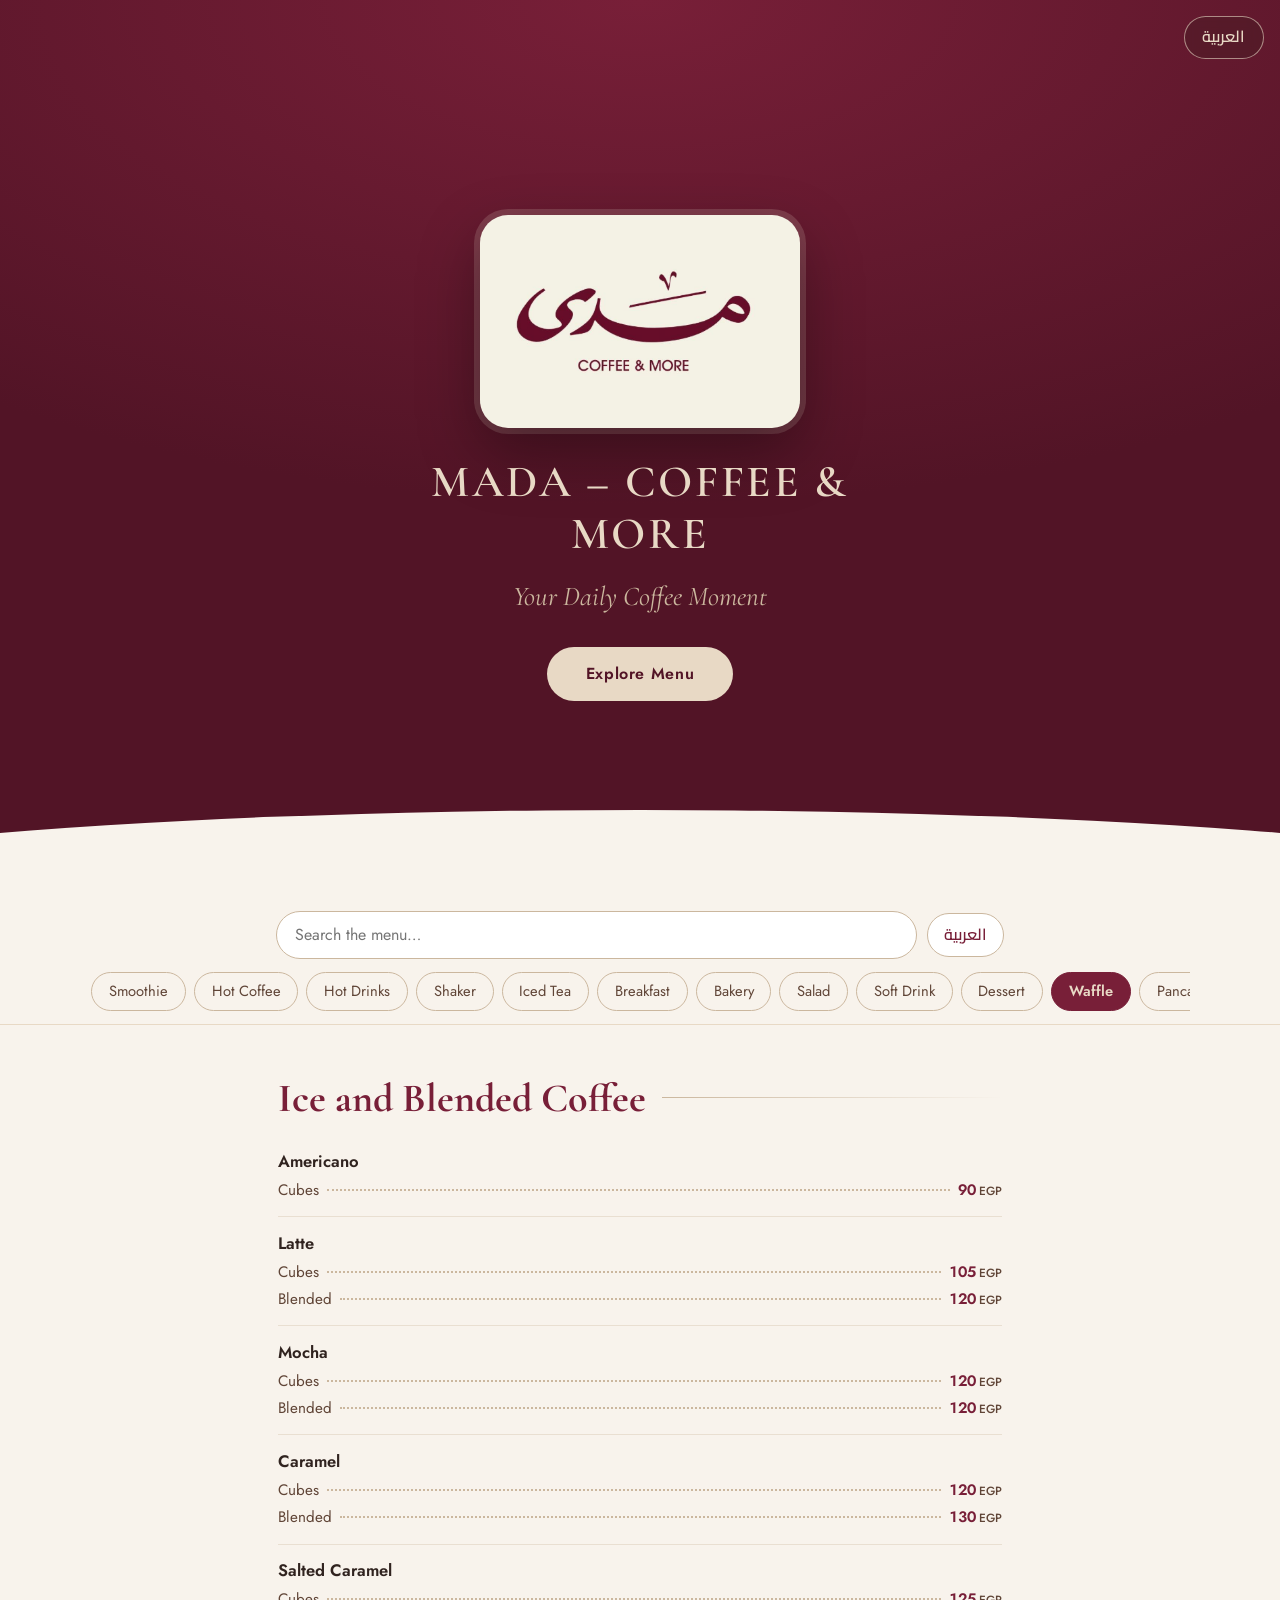
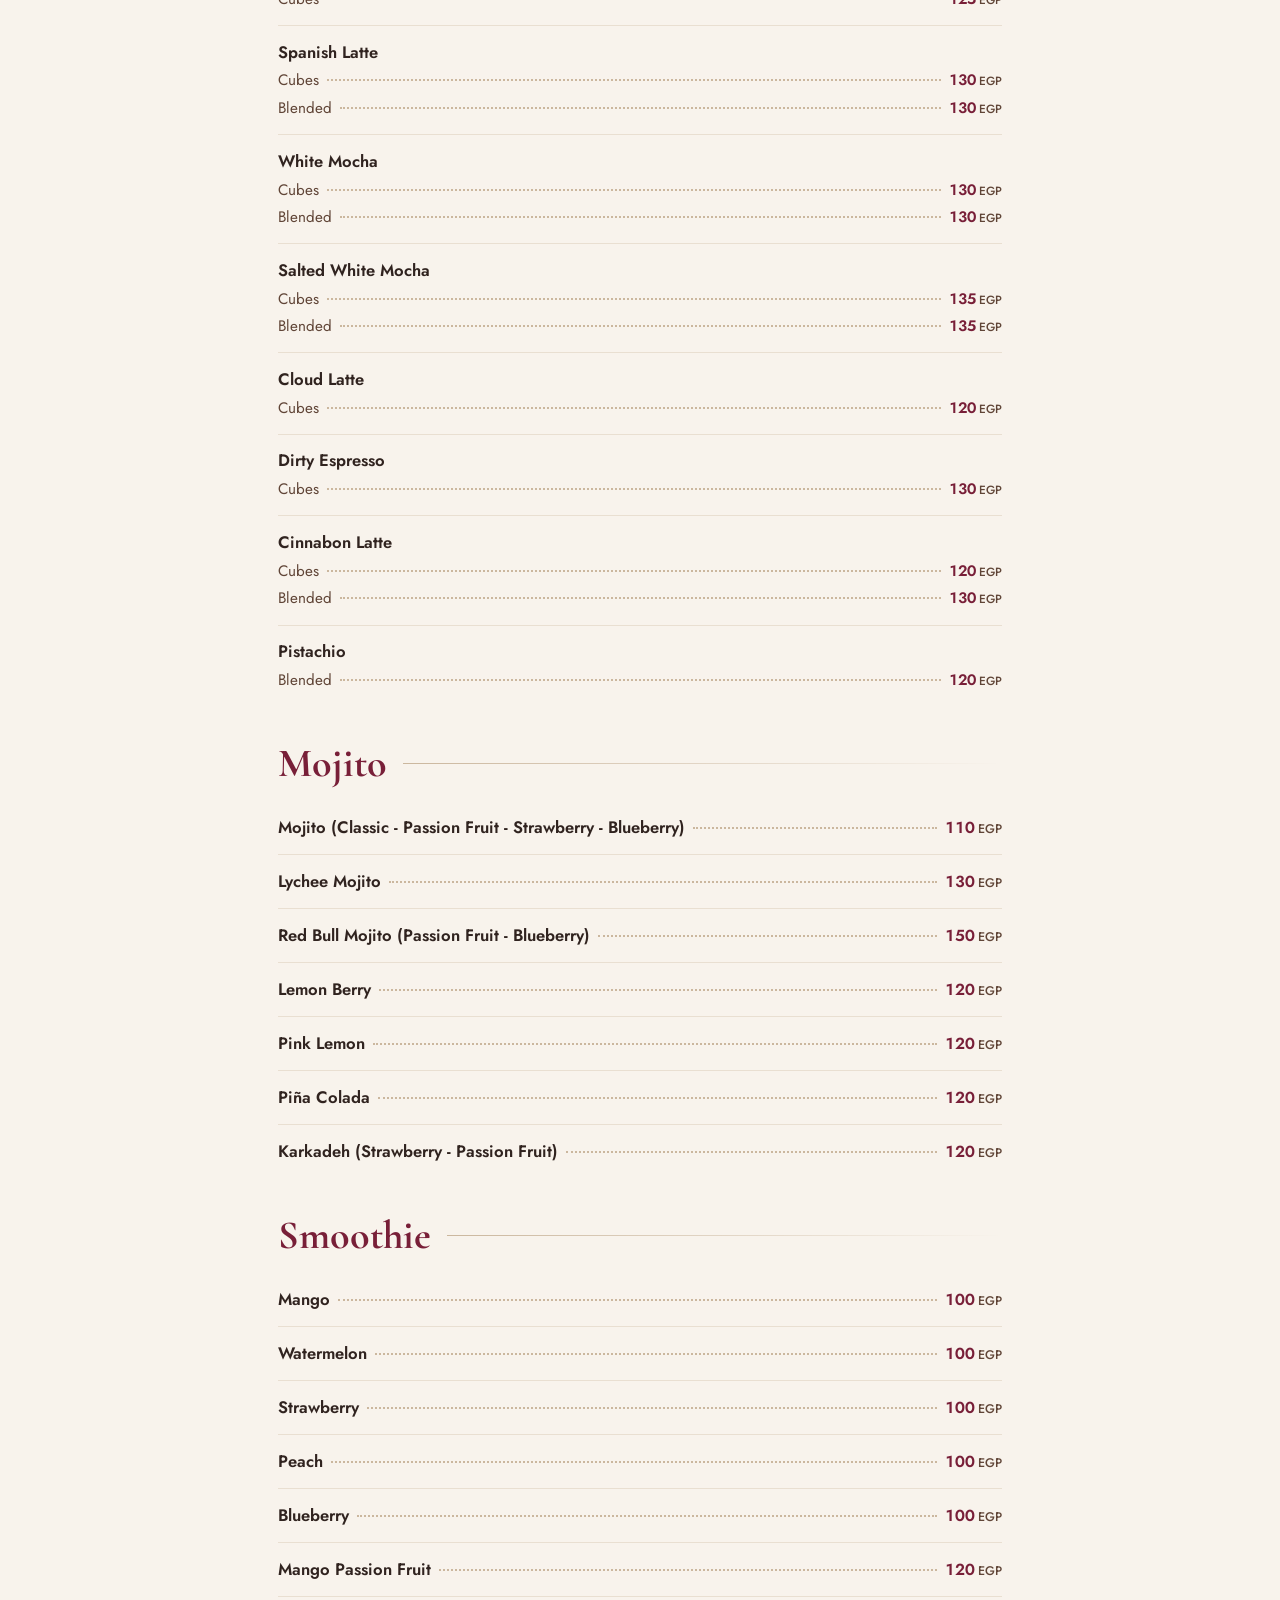
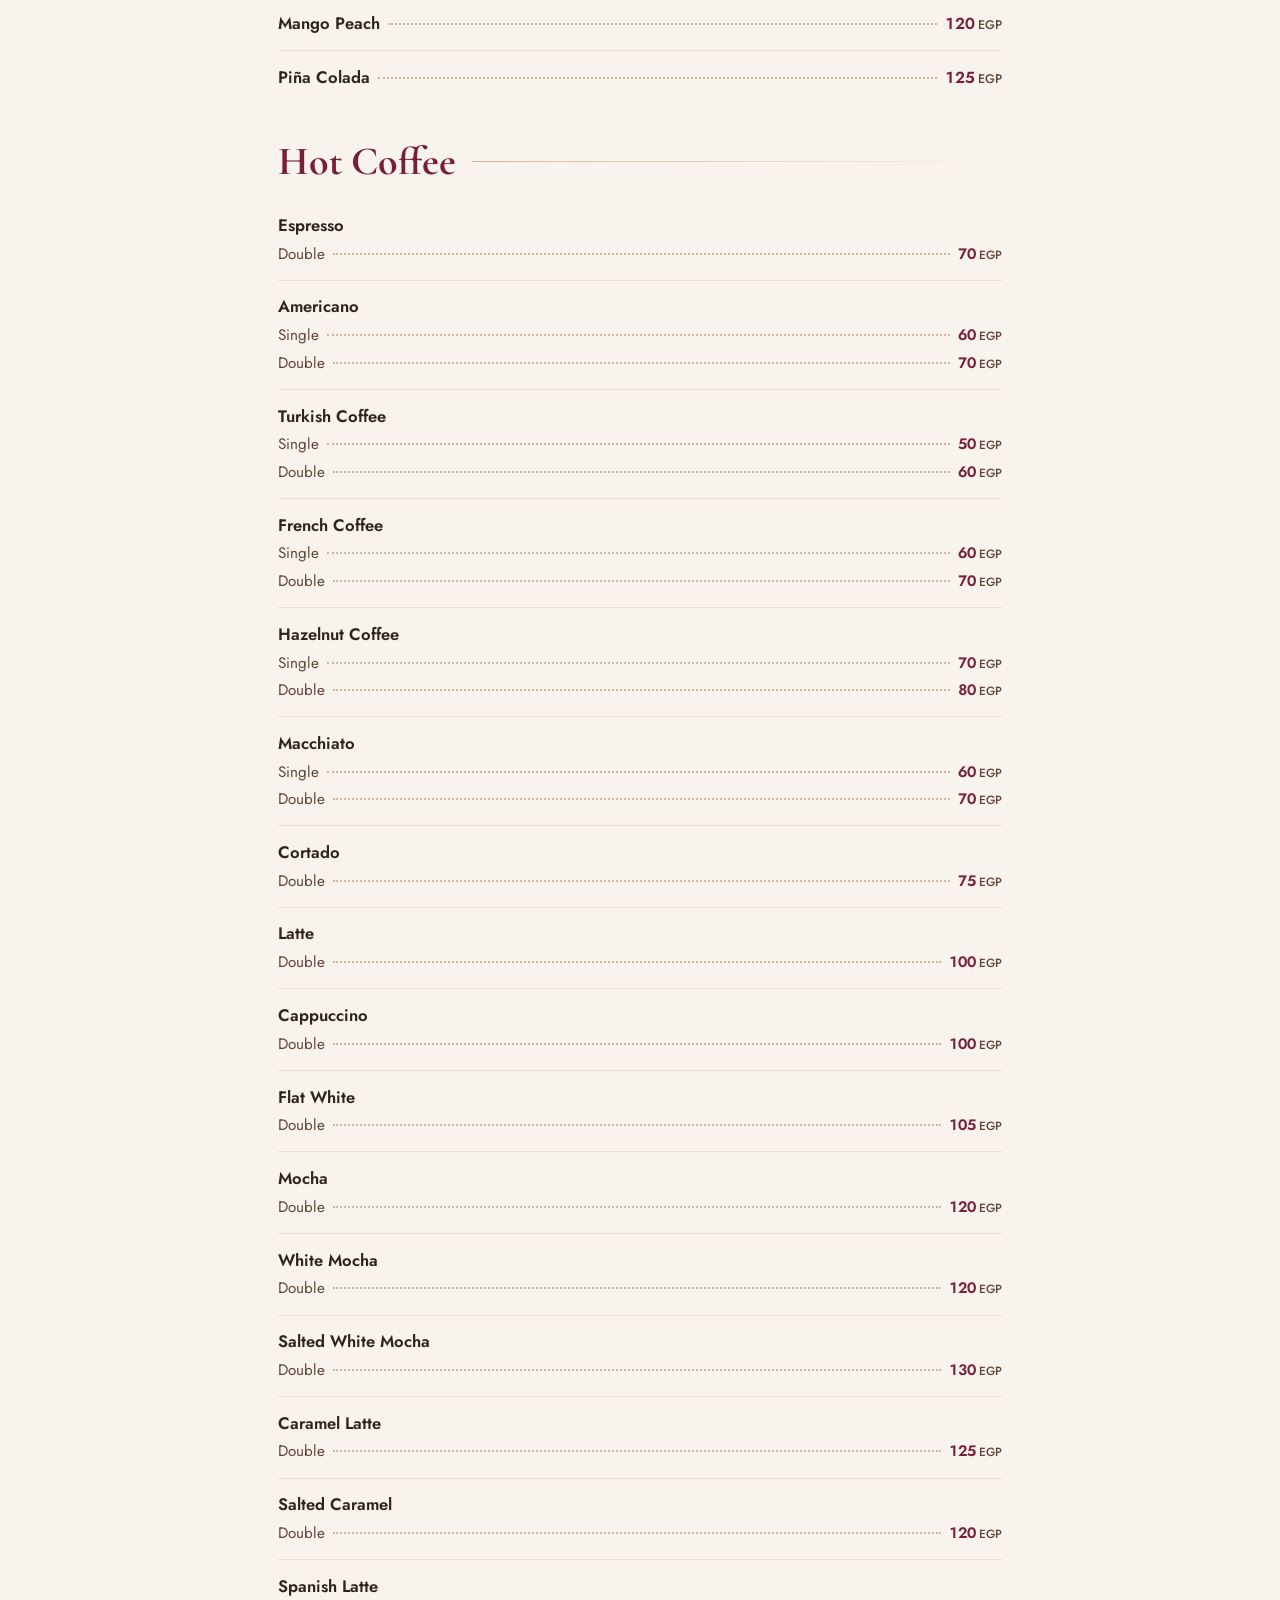
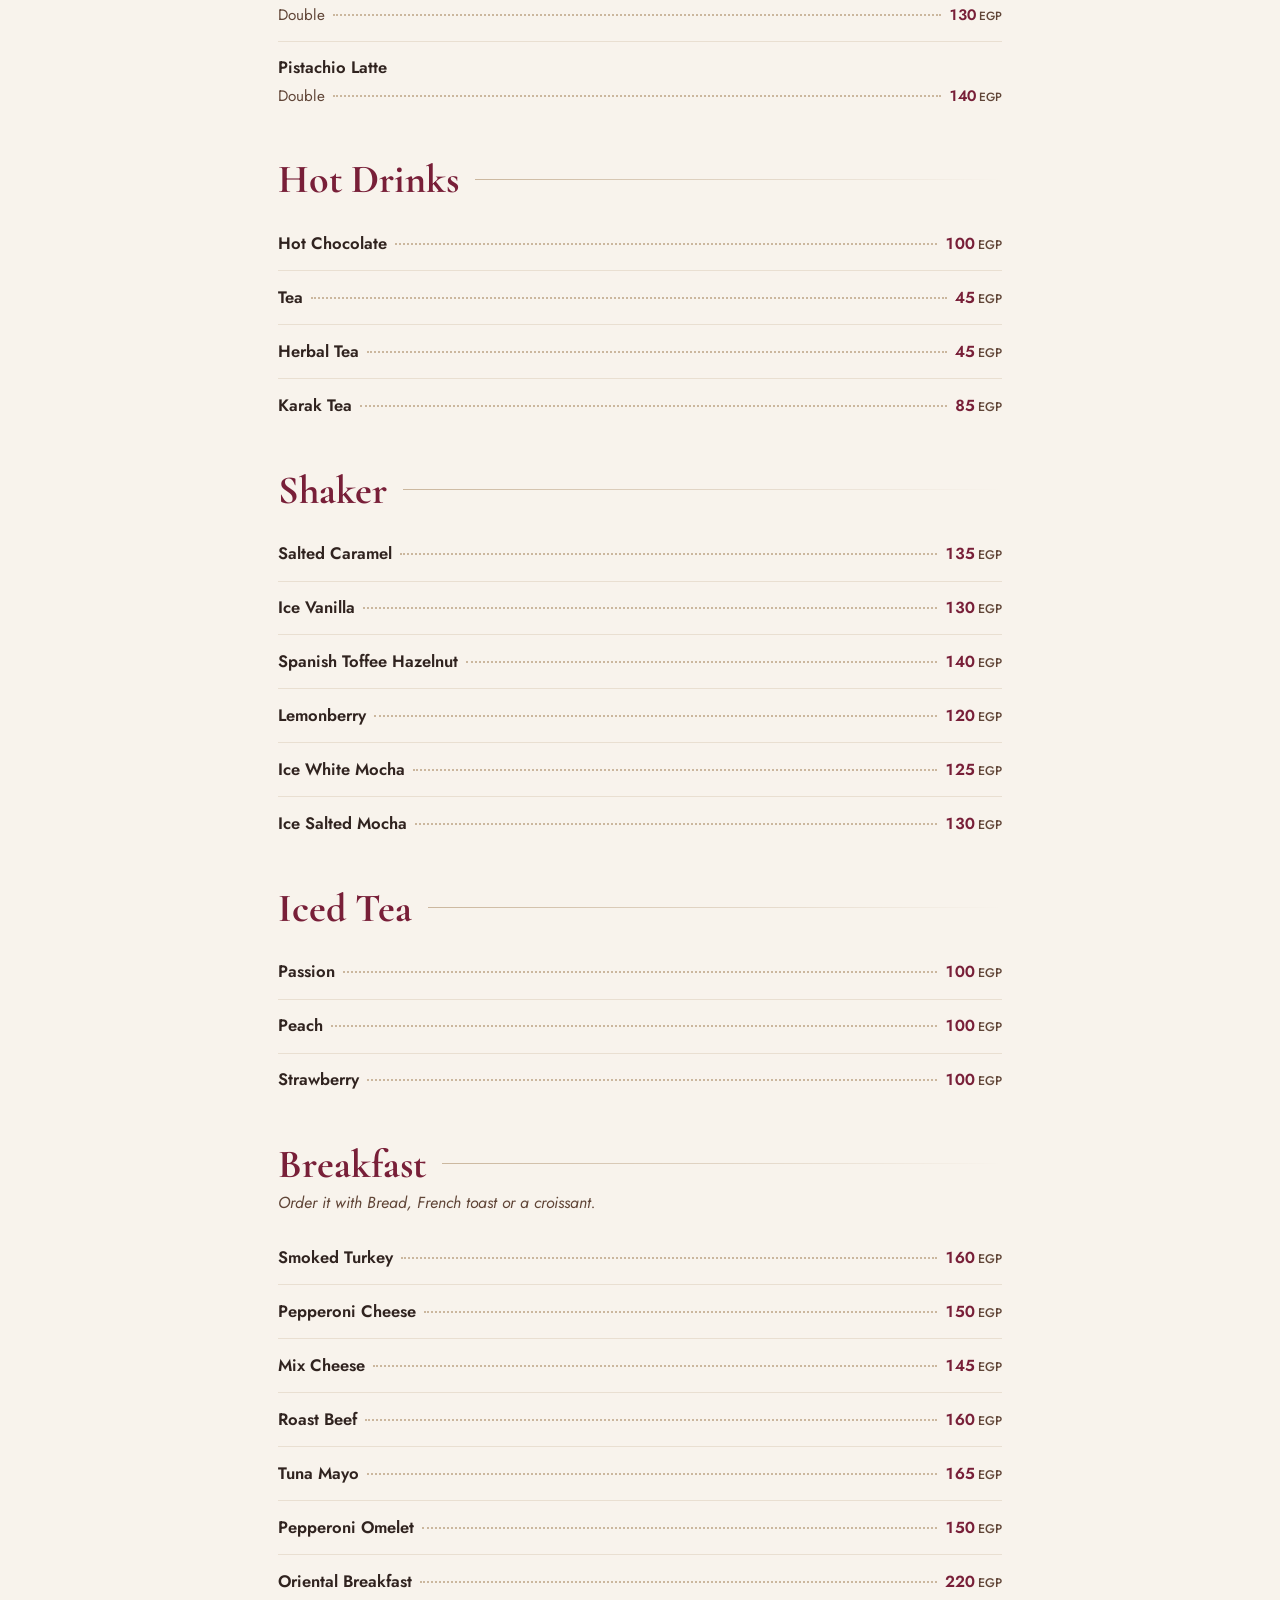
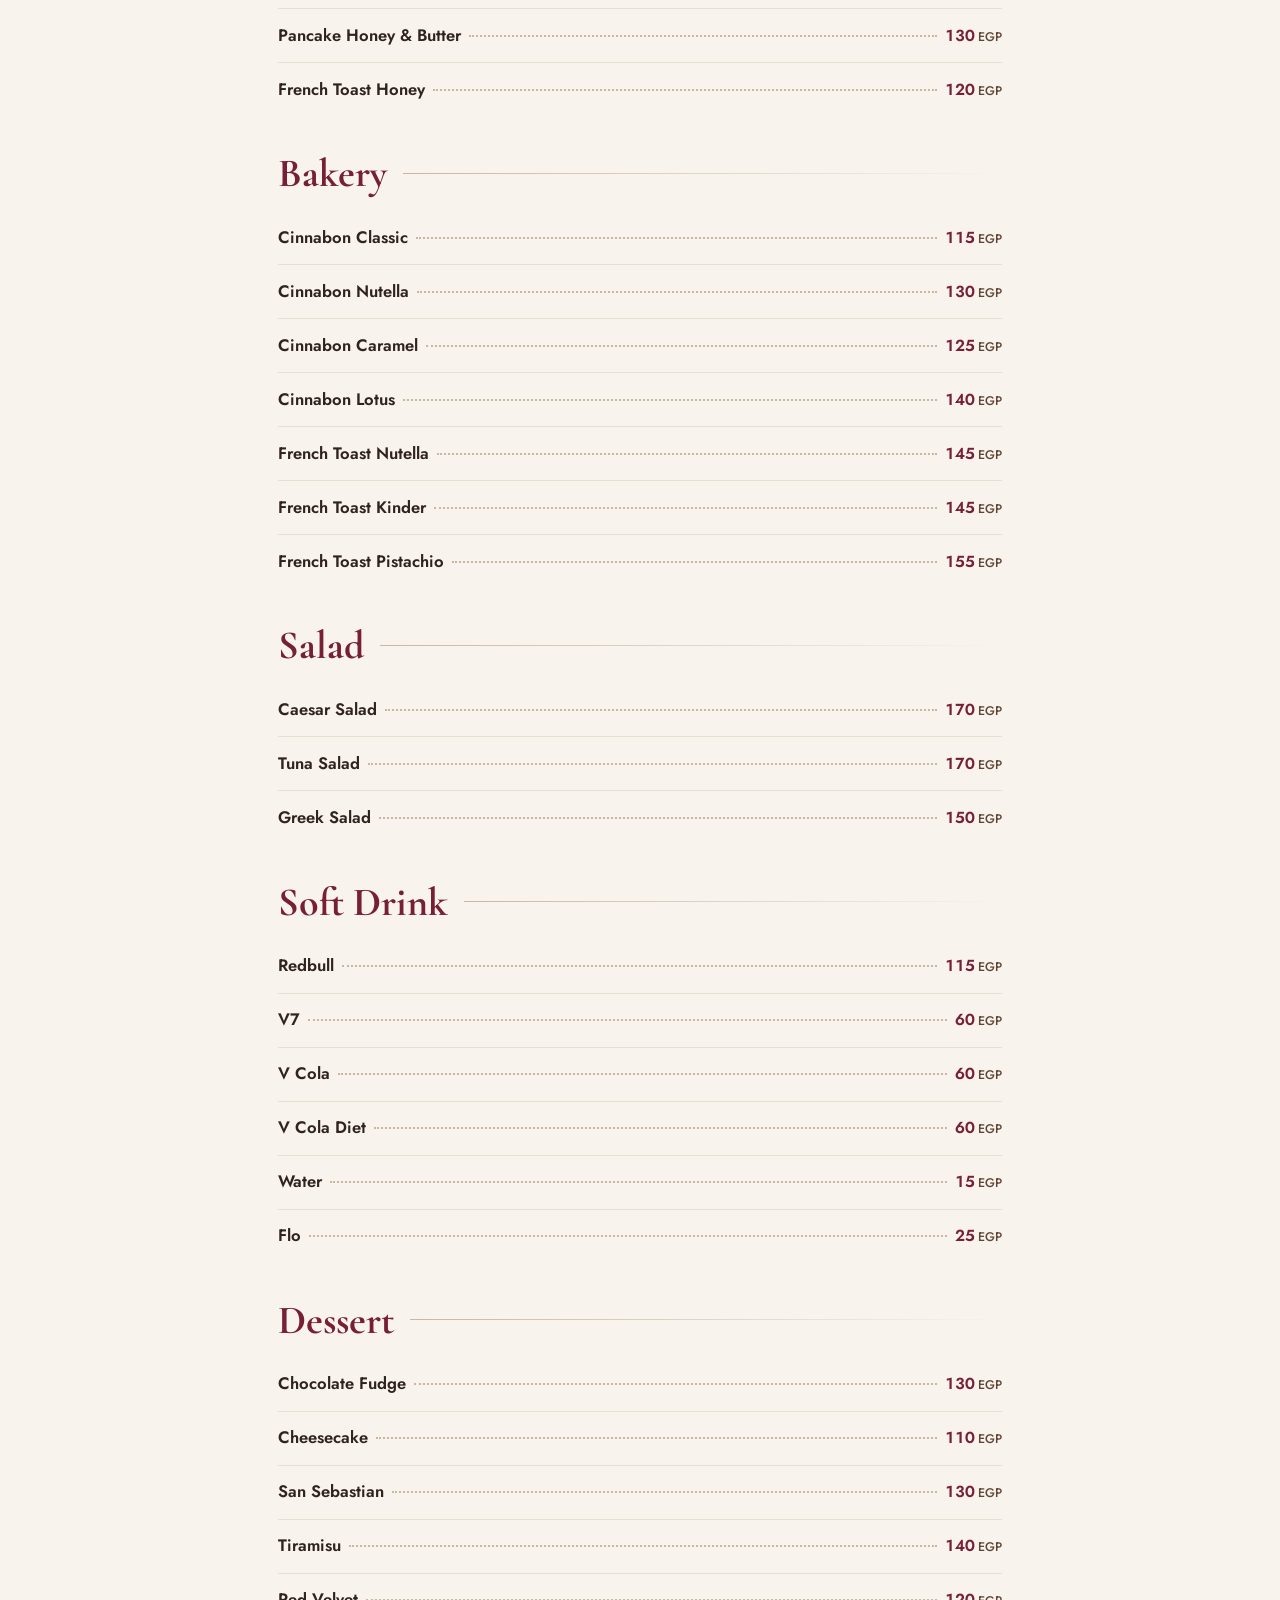
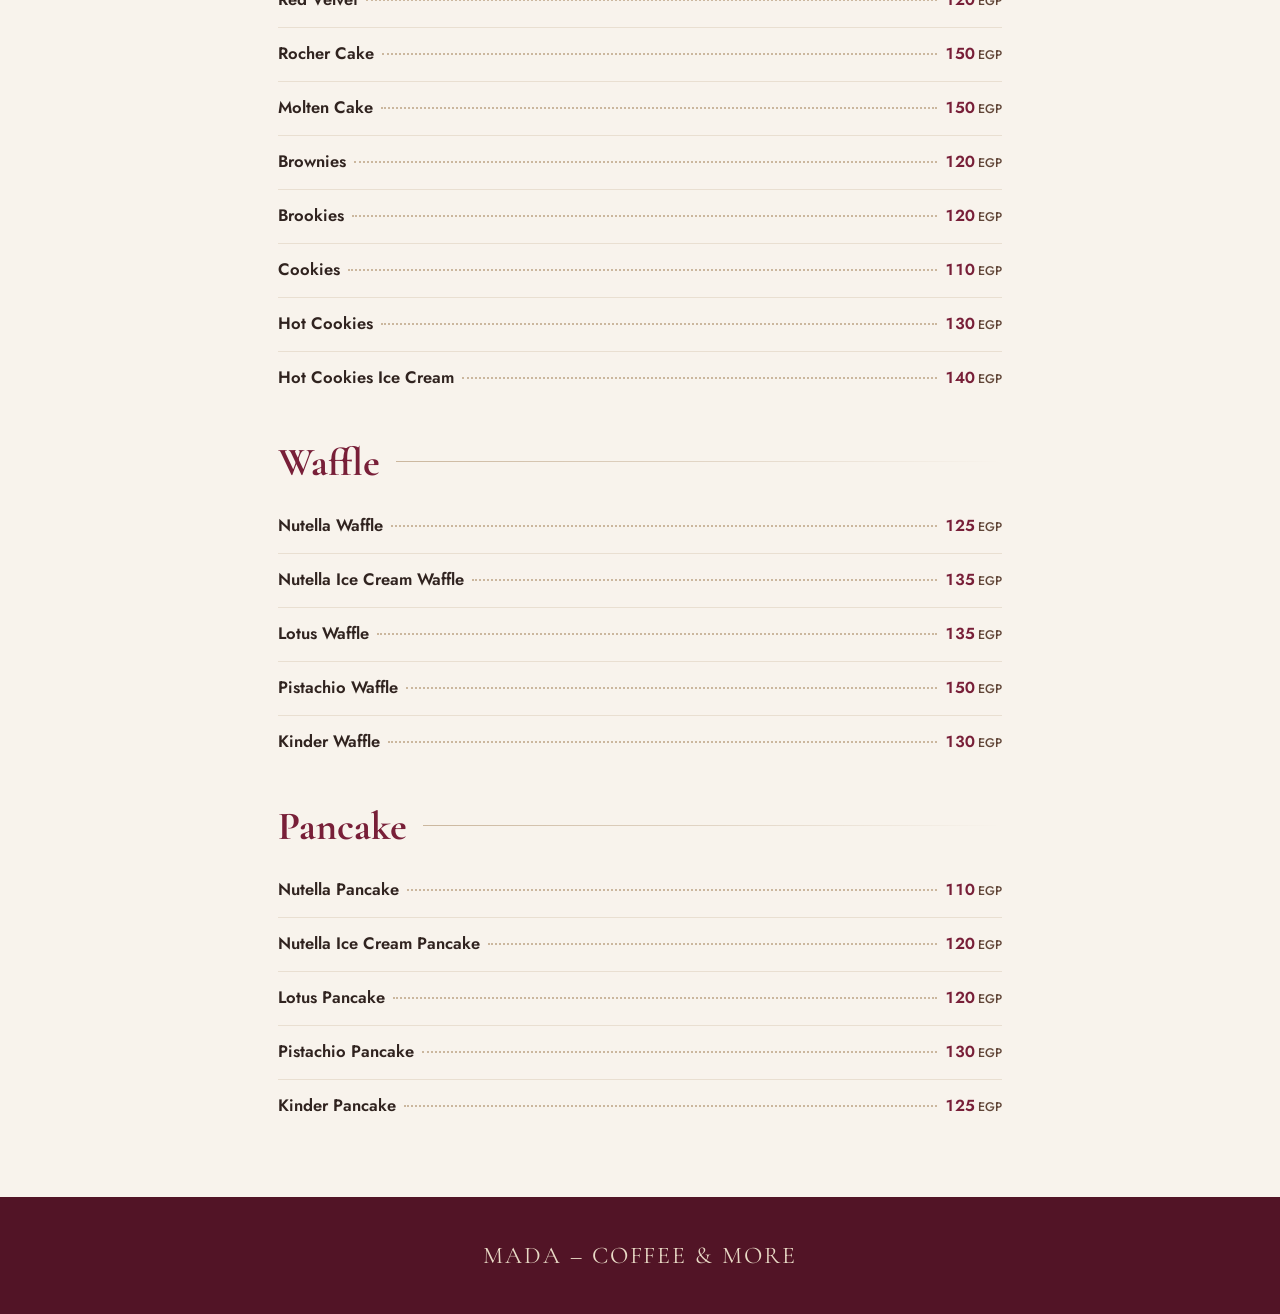
==== index.html @ 73bad482 "Add menu app files" ====
<!DOCTYPE html>
<html lang="en" dir="ltr">
<head>
<meta charset="utf-8">
<meta name="viewport" content="width=device-width, initial-scale=1, viewport-fit=cover">
<title>MADA – COFFEE & MORE | Menu</title>
<meta name="description" content="MADA – COFFEE & MORE: Your Daily Coffee Moment. Browse our full coffee, drinks, bakery and dessert menu.">
<meta name="theme-color" content="#781F38">
<meta property="og:type" content="website">
<meta property="og:title" content="MADA – COFFEE & MORE">
<meta property="og:description" content="Your Daily Coffee Moment. Browse our full menu.">
<meta property="og:image" content="assets/logo.png">
<meta name="twitter:card" content="summary">
<link rel="icon" type="image/png" href="assets/favicon.png">
<link rel="apple-touch-icon" href="assets/favicon.png">
<link rel="preconnect" href="https://fonts.googleapis.com">
<link rel="preconnect" href="https://fonts.gstatic.com" crossorigin>
<link href="https://fonts.googleapis.com/css2?family=Amiri:wght@400;700&family=Cairo:wght@400;600;700&family=Cormorant+Garamond:ital,wght@0,500;0,600;0,700;1,500&family=Jost:wght@400;500;600&display=swap" rel="stylesheet">
<link rel="stylesheet" href="css/style.css">
</head>
<body>
<div id="app"><div class="boot" aria-live="polite">MADA</div></div>
<script src="js/app.js"></script>
</body>
</html>
---- css/style.css ----
:root{
  --primary:#781F38;--primaryDark:#521426;--cream:#E8D9C5;--beige:#CBB79E;--coffee:#604537;--dark:#30231F;--bg:#F8F3EC;
  --logo-bg:#F4F2E5;
  --f-head:'Cormorant Garamond','Amiri',Georgia,serif;
  --f-body:'Jost','Cairo',system-ui,-apple-system,'Segoe UI',sans-serif;
}
html[lang=ar]{--f-head:'Amiri','Cormorant Garamond',serif;--f-body:'Cairo','Jost',system-ui,sans-serif}
*{box-sizing:border-box;margin:0;padding:0}
html{scroll-behavior:smooth;-webkit-text-size-adjust:100%}
body{background:var(--bg);color:var(--dark);font-family:var(--f-body);line-height:1.55;min-height:100vh;-webkit-font-smoothing:antialiased}
img{max-width:100%;display:block}
button,input{font:inherit;color:inherit}
a{color:inherit}
:focus-visible{outline:2px solid var(--primary);outline-offset:3px}
.boot{display:grid;place-items:center;height:100vh;font-family:var(--f-head);font-size:2rem;letter-spacing:.3em;color:var(--primary)}

/* HERO */
.hero{position:relative;min-height:100svh;display:grid;place-items:center;text-align:center;color:var(--cream);padding:5rem 1.5rem 4rem;overflow:hidden;
  background:radial-gradient(120% 80% at 50% 0%,var(--primary) 0%,var(--primaryDark) 70%)}
.hero-bg{position:absolute;inset:0;background-size:cover;background-position:center;opacity:.28;mix-blend-mode:luminosity}
.hero::after{content:"";position:absolute;inset:auto 0 0;height:90px;background:var(--bg);clip-path:ellipse(75% 100% at 50% 100%)}
.hero-inner{position:relative;z-index:1;max-width:560px;display:flex;flex-direction:column;align-items:center;gap:1rem;animation:rise .9s cubic-bezier(.2,.7,.2,1) both}
.logo-card{background:var(--logo-bg);border-radius:28px;padding:.5rem;box-shadow:0 24px 60px rgba(0,0,0,.35),0 0 0 6px rgba(232,217,197,.18);width:min(320px,78vw)}
.logo-card img{width:100%;height:auto;border-radius:22px}
.hero h1{font-family:var(--f-head);font-weight:600;font-size:clamp(1.9rem,6vw,2.8rem);letter-spacing:.06em;line-height:1.15;margin-top:.8rem}
.tag{font-family:var(--f-head);font-style:italic;font-size:clamp(1.3rem,4vw,1.7rem);color:var(--beige)}
html[lang=ar] .tag{font-style:normal}
.hero .about{max-width:44ch;font-size:.98rem;opacity:.85}
.btn{display:inline-block;margin-top:.8rem;padding:.9rem 2.4rem;border-radius:999px;background:var(--cream);color:var(--primaryDark);font-weight:600;text-decoration:none;letter-spacing:.04em;transition:transform .2s,background .2s}
.btn:hover{background:#fff;transform:translateY(-2px)}
.lang-btn{position:absolute;z-index:2;top:max(1rem,env(safe-area-inset-top));inset-inline-end:1rem;border:1px solid rgba(232,217,197,.6);background:rgba(48,35,31,.25);backdrop-filter:blur(6px);color:var(--cream);border-radius:999px;padding:.5rem 1.1rem;cursor:pointer;font-weight:600;transition:background .2s}
.lang-btn:hover{background:rgba(48,35,31,.5)}
@keyframes rise{from{opacity:0;transform:translateY(24px)}to{opacity:1;transform:none}}

/* STICKY NAV */
.bar{position:sticky;top:0;z-index:20;background:rgba(248,243,236,.95);backdrop-filter:blur(10px);border-bottom:1px solid var(--cream);padding-top:env(safe-area-inset-top)}
.search{display:flex;align-items:center;gap:.6rem;max-width:760px;margin:0 auto;padding:.7rem 1rem .4rem}
.search input{flex:1;min-width:0;border:1px solid var(--beige);background:#fff;border-radius:999px;padding:.65rem 1.1rem;outline:none;transition:border-color .2s,box-shadow .2s}
.search input:focus{border-color:var(--primary);box-shadow:0 0 0 3px rgba(120,31,56,.12)}
.bar .lang-mini{border:1px solid var(--beige);background:#fff;border-radius:999px;padding:.55rem 1rem;cursor:pointer;font-weight:600;color:var(--primary)}
.chips{display:flex;gap:.5rem;overflow-x:auto;padding:.4rem 1rem .8rem;scrollbar-width:none;max-width:1100px;margin:0 auto;position:relative}
.chips::-webkit-scrollbar{display:none}
.chip{flex:none;border:1px solid var(--beige);background:transparent;color:var(--coffee);border-radius:999px;padding:.45rem 1.05rem;cursor:pointer;white-space:nowrap;font-size:.92rem;transition:all .2s}
.chip:hover{border-color:var(--primary);color:var(--primary)}
.chip.on{background:var(--primary);border-color:var(--primary);color:var(--cream);font-weight:600}

/* MENU */
main{max-width:760px;margin:0 auto;padding:1rem 1.1rem 4rem}
.cat{padding-top:2.2rem;scroll-margin-top:9.5rem}
.cat-img{height:130px;border-radius:18px;object-fit:cover;width:100%;margin-bottom:1rem}
.cat h2{font-family:var(--f-head);font-weight:700;font-size:clamp(1.9rem,6vw,2.5rem);color:var(--primary);line-height:1.1;display:flex;align-items:center;gap:1rem}
.cat h2::after{content:"";flex:1;height:1px;background:linear-gradient(to var(--end,right),var(--beige),transparent)}
html[dir=rtl] .cat h2{--end:left}
.cat-desc{color:var(--coffee);font-style:italic;margin-top:.3rem}
html[lang=ar] .cat-desc{font-style:normal}
.items{list-style:none;margin-top:1rem}
.item{display:flex;gap:.9rem;align-items:flex-start;padding:.85rem 0;border-bottom:1px solid rgba(203,183,158,.35)}
.item:last-child{border-bottom:0}
.thumb{flex:none;width:68px;height:68px;border-radius:14px;object-fit:cover;background:var(--cream)}
.info{flex:1;min-width:0}
.row{display:flex;align-items:baseline;gap:.5rem}
.nm{font-weight:600;font-size:1.04rem;color:var(--dark)}
.lead{flex:1;border-bottom:2px dotted var(--beige);transform:translateY(-4px);min-width:16px}
.pr{font-weight:600;color:var(--primary);white-space:nowrap;font-variant-numeric:tabular-nums}
.pr small{font-weight:500;color:var(--coffee);font-size:.78em;margin-inline-start:.2rem}
.opt{display:flex;align-items:baseline;gap:.5rem;margin-top:.25rem;font-size:.95rem}
.opt .lb{color:var(--coffee)}
.ds{font-size:.88rem;color:var(--coffee);margin-top:.15rem}
.empty{text-align:center;padding:3rem 1rem;color:var(--coffee)}
.err{max-width:420px;margin:30vh auto;text-align:center;padding:1rem;color:var(--primaryDark)}

/* FOOTER */
footer{background:var(--primaryDark);color:var(--cream);text-align:center;padding:2.5rem 1.2rem calc(2.5rem + env(safe-area-inset-bottom))}
footer .ft-name{font-family:var(--f-head);font-size:1.5rem;letter-spacing:.08em}
.links{display:flex;flex-wrap:wrap;justify-content:center;gap:.6rem;margin-top:1rem}
.links a{border:1px solid rgba(232,217,197,.45);border-radius:999px;padding:.45rem 1.1rem;text-decoration:none;font-size:.92rem;transition:background .2s}
.links a:hover{background:rgba(232,217,197,.15)}
.addr{margin-top:.8rem;opacity:.8;font-size:.9rem}

@media (min-width:700px){.thumb{width:84px;height:84px}.cat-img{height:170px}}
@media (prefers-reduced-motion:reduce){*{animation:none!important;transition:none!important;scroll-behavior:auto!important}}
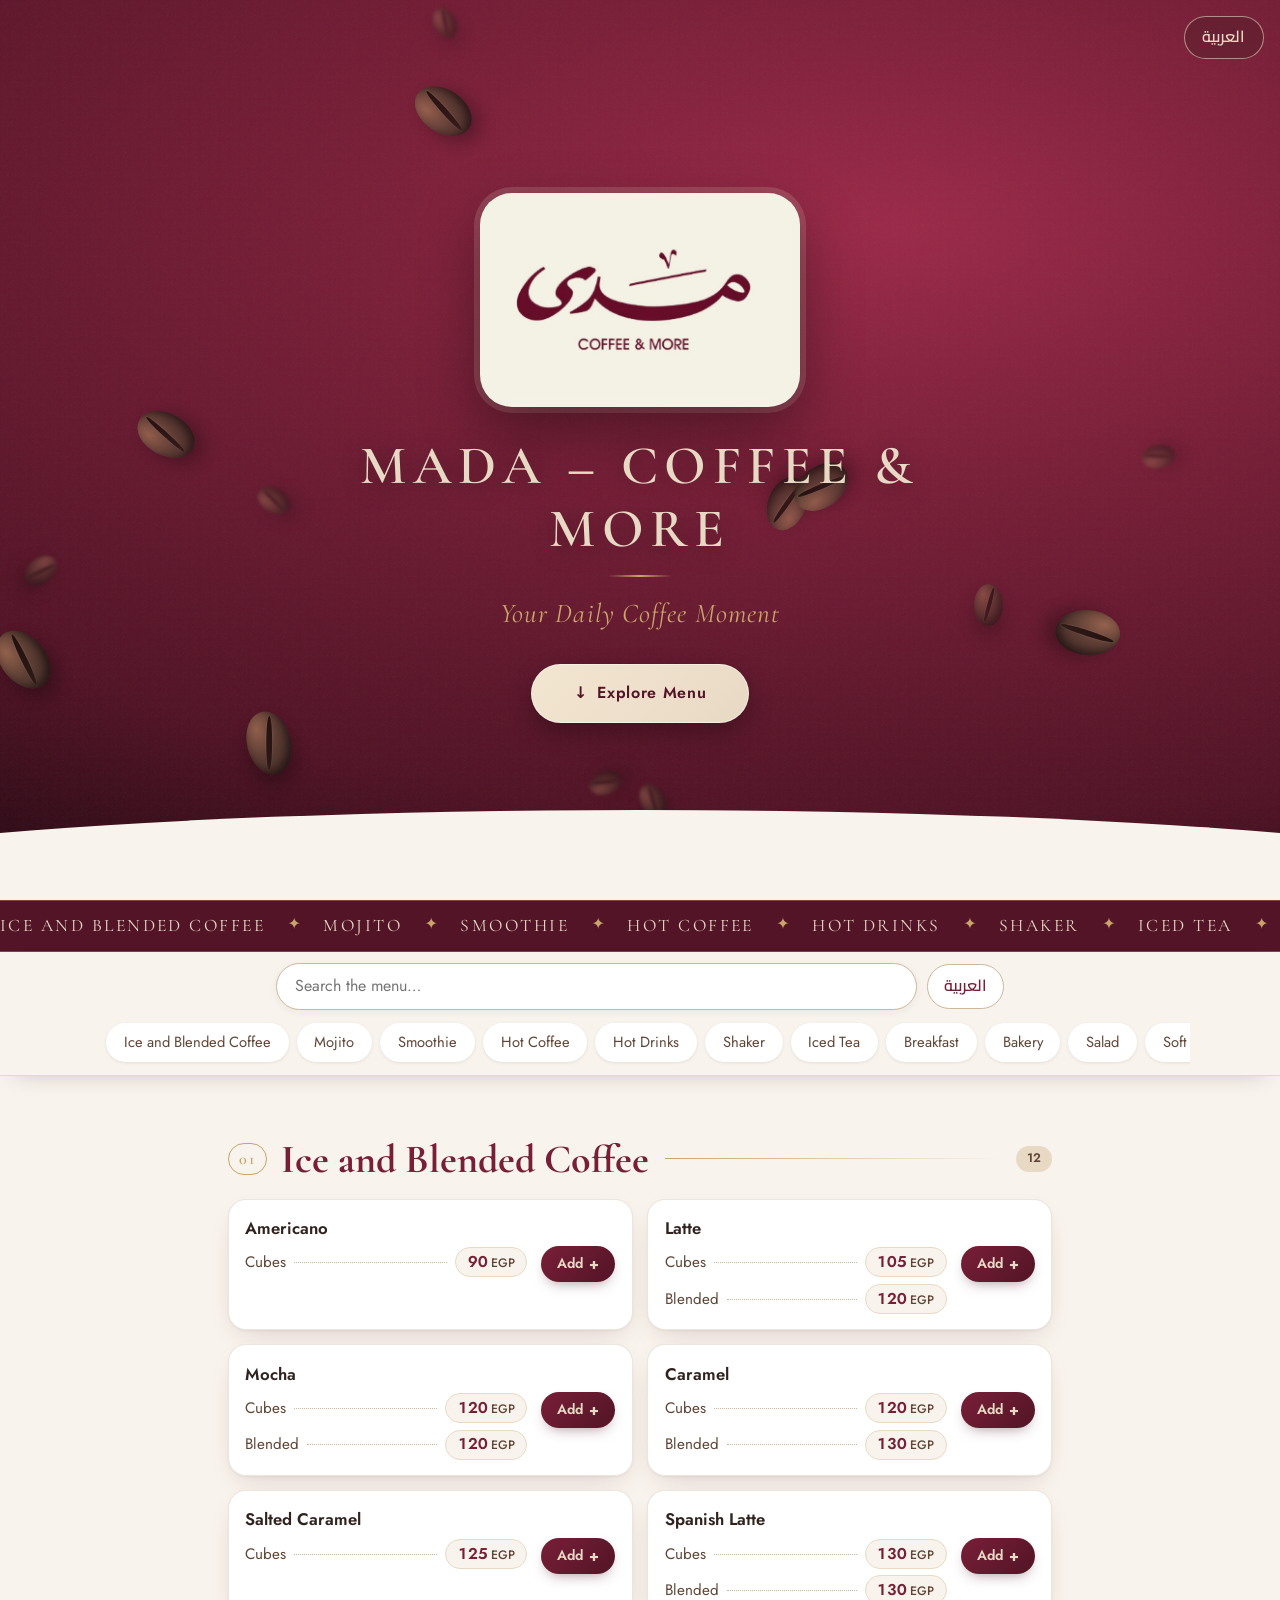
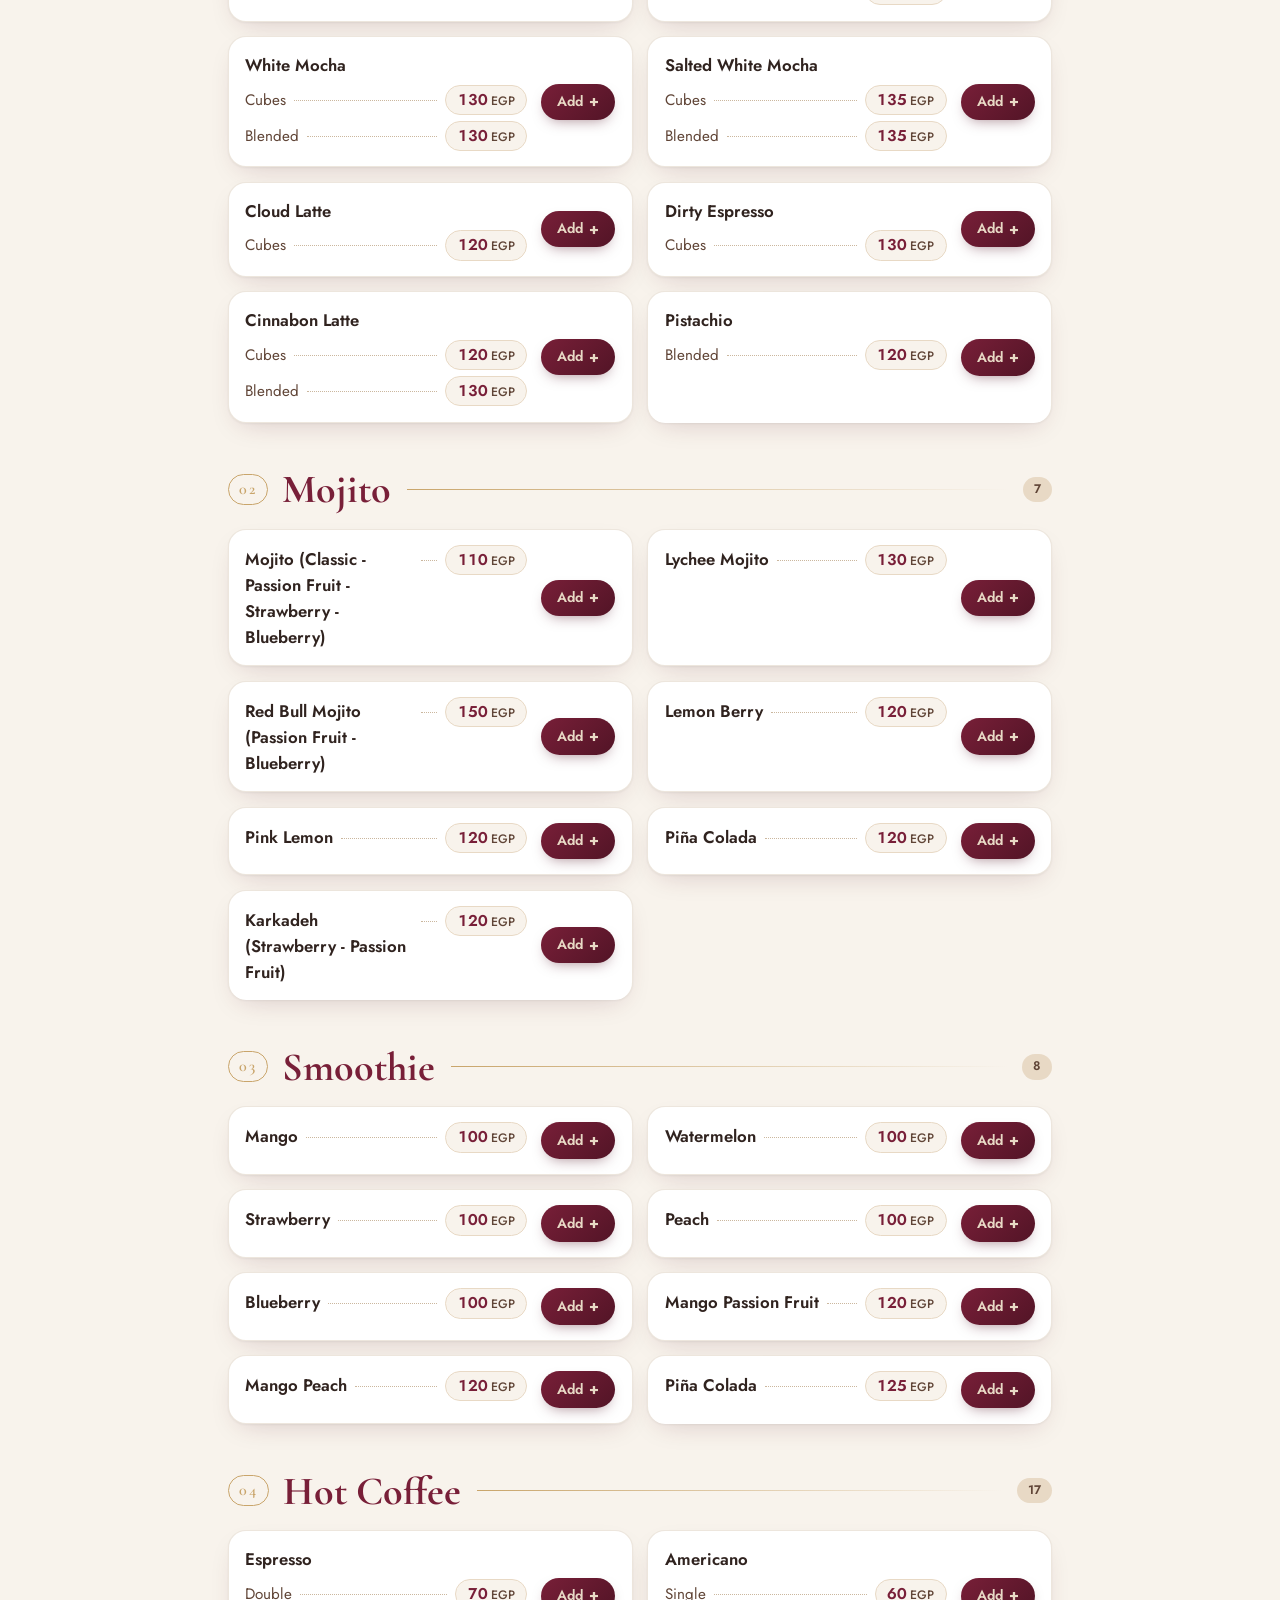
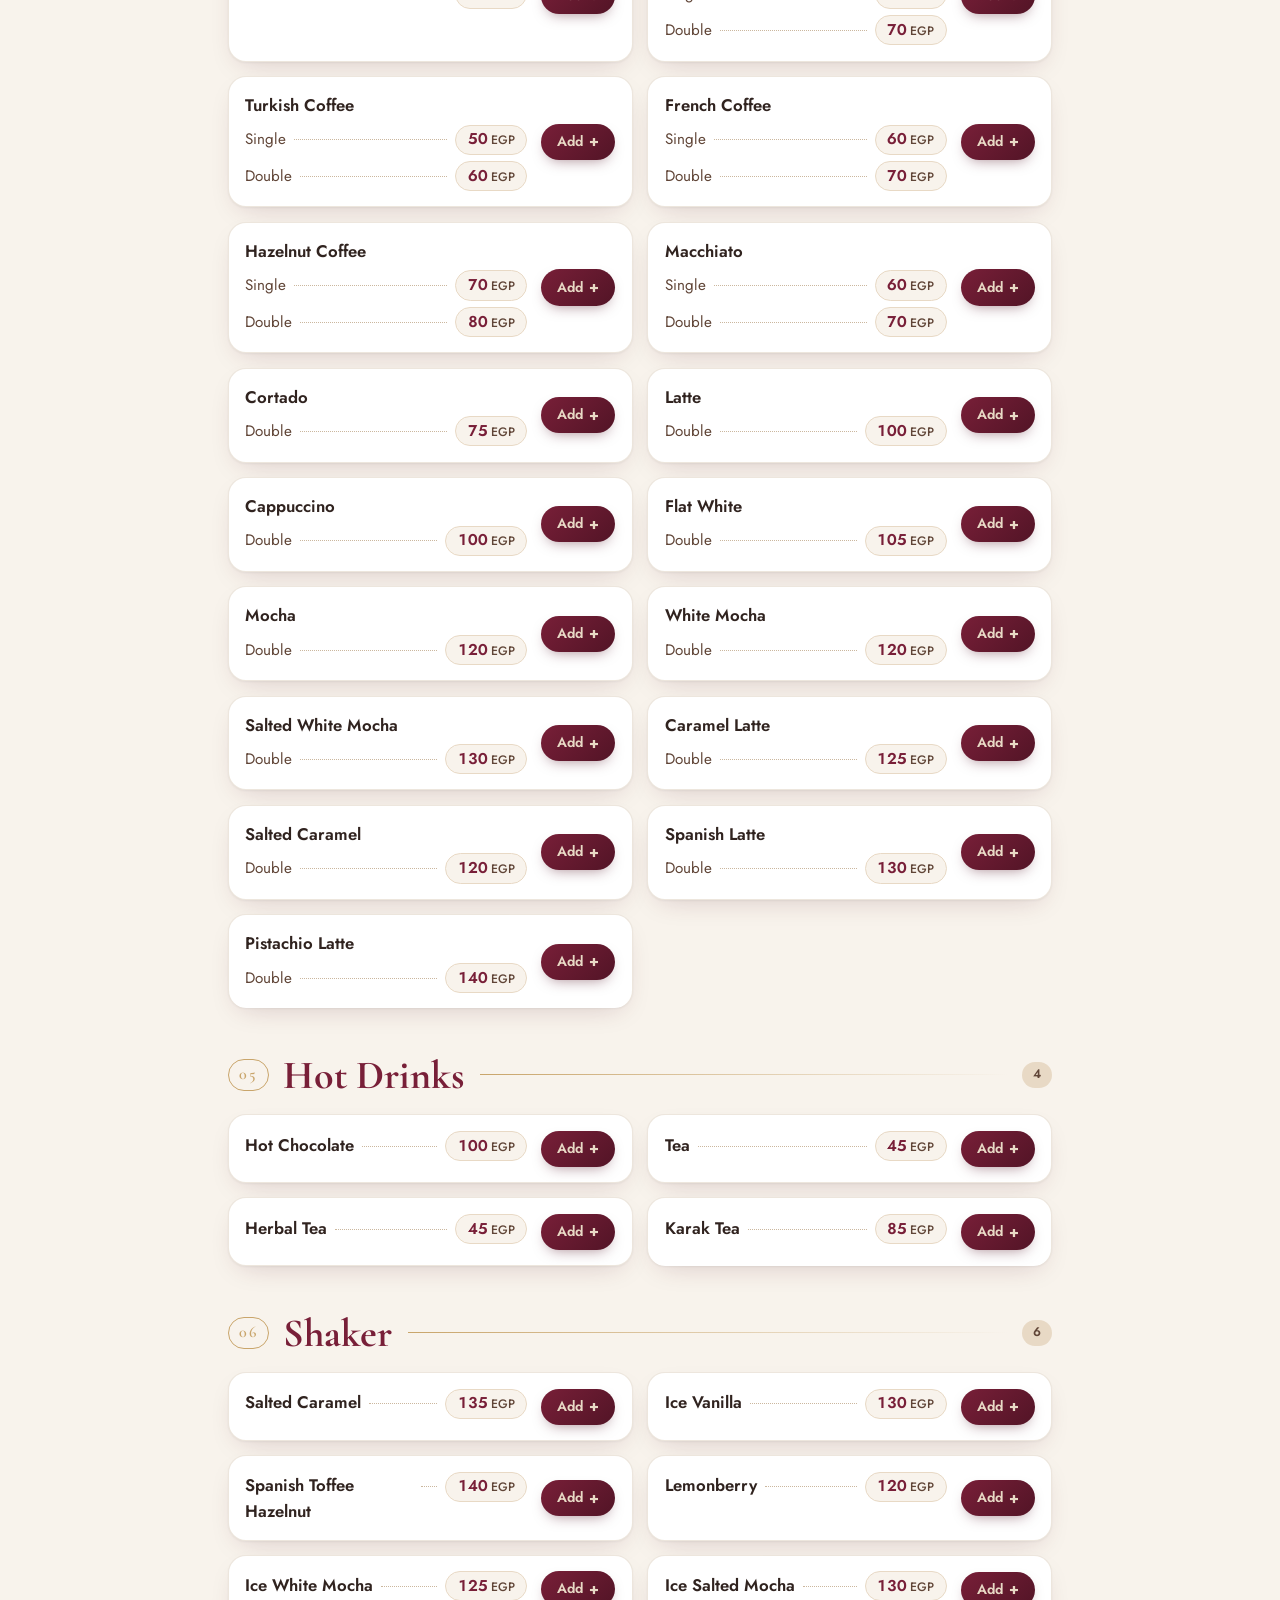
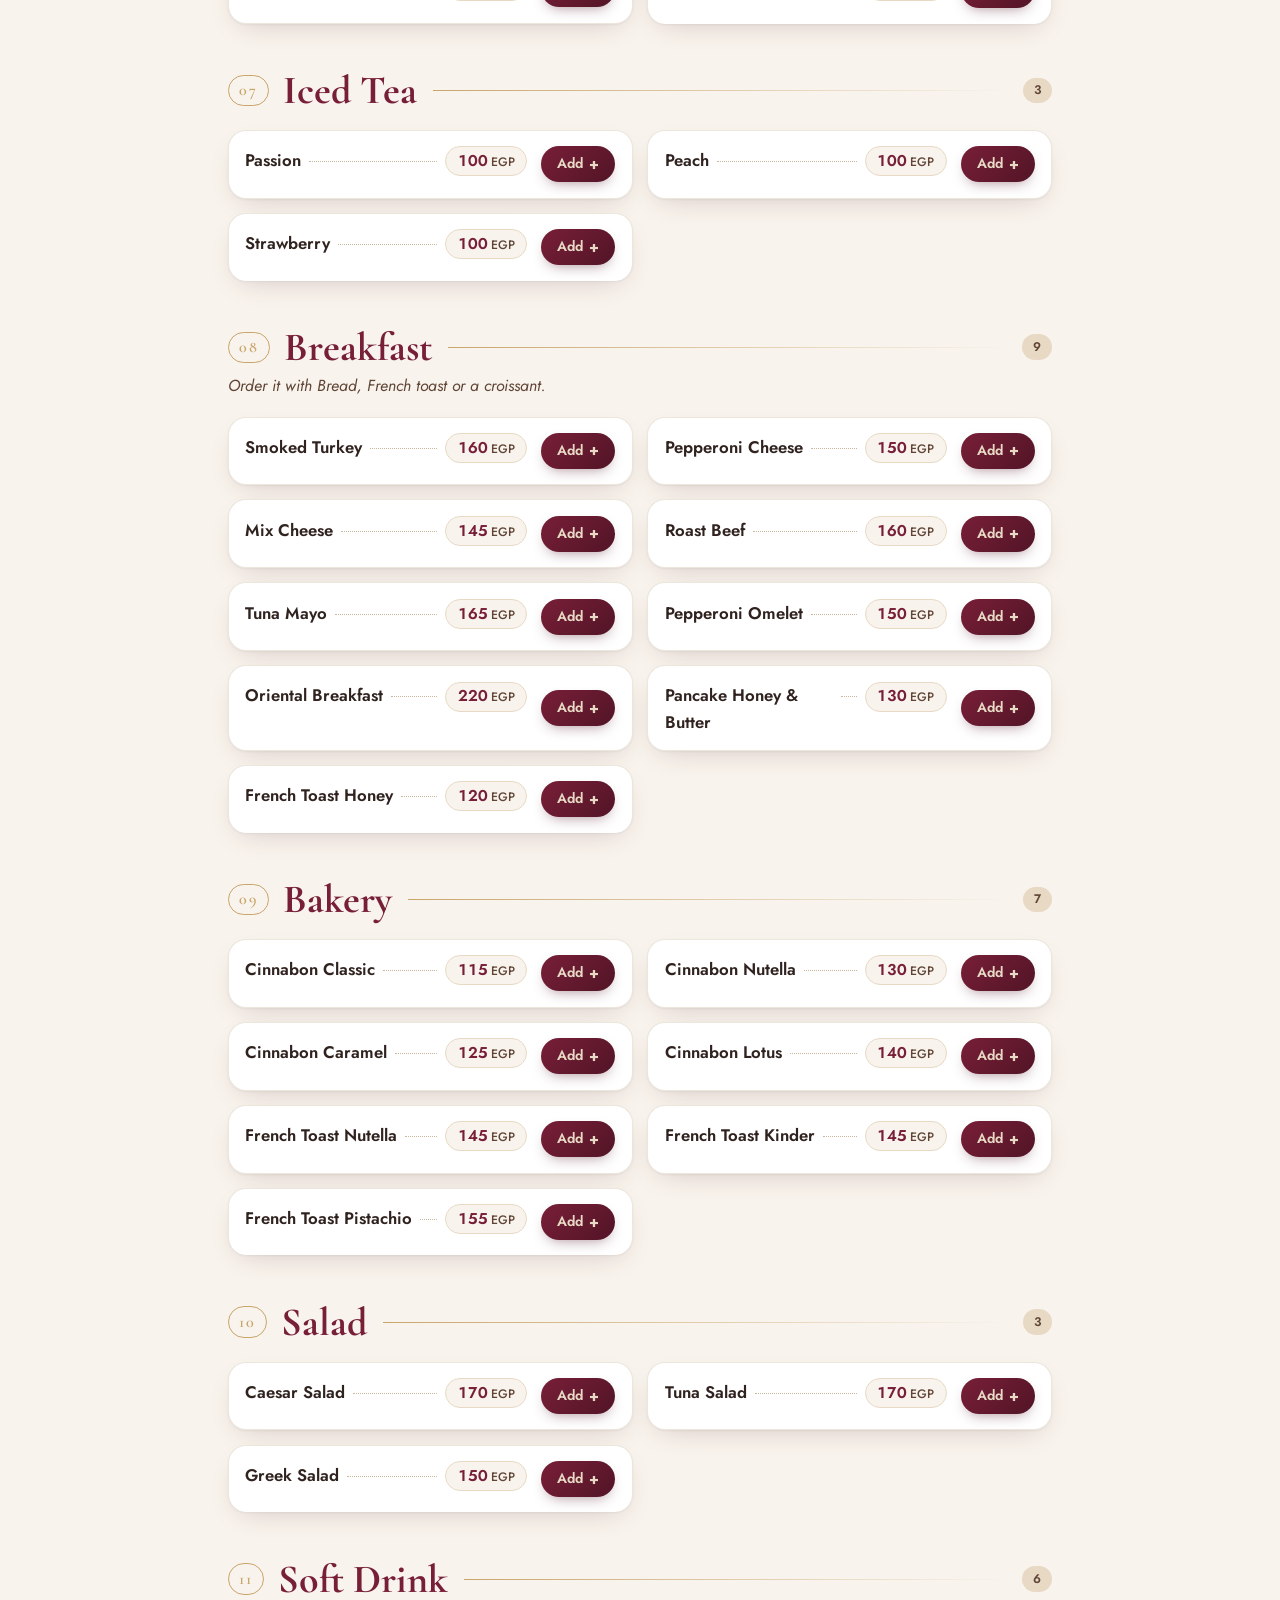
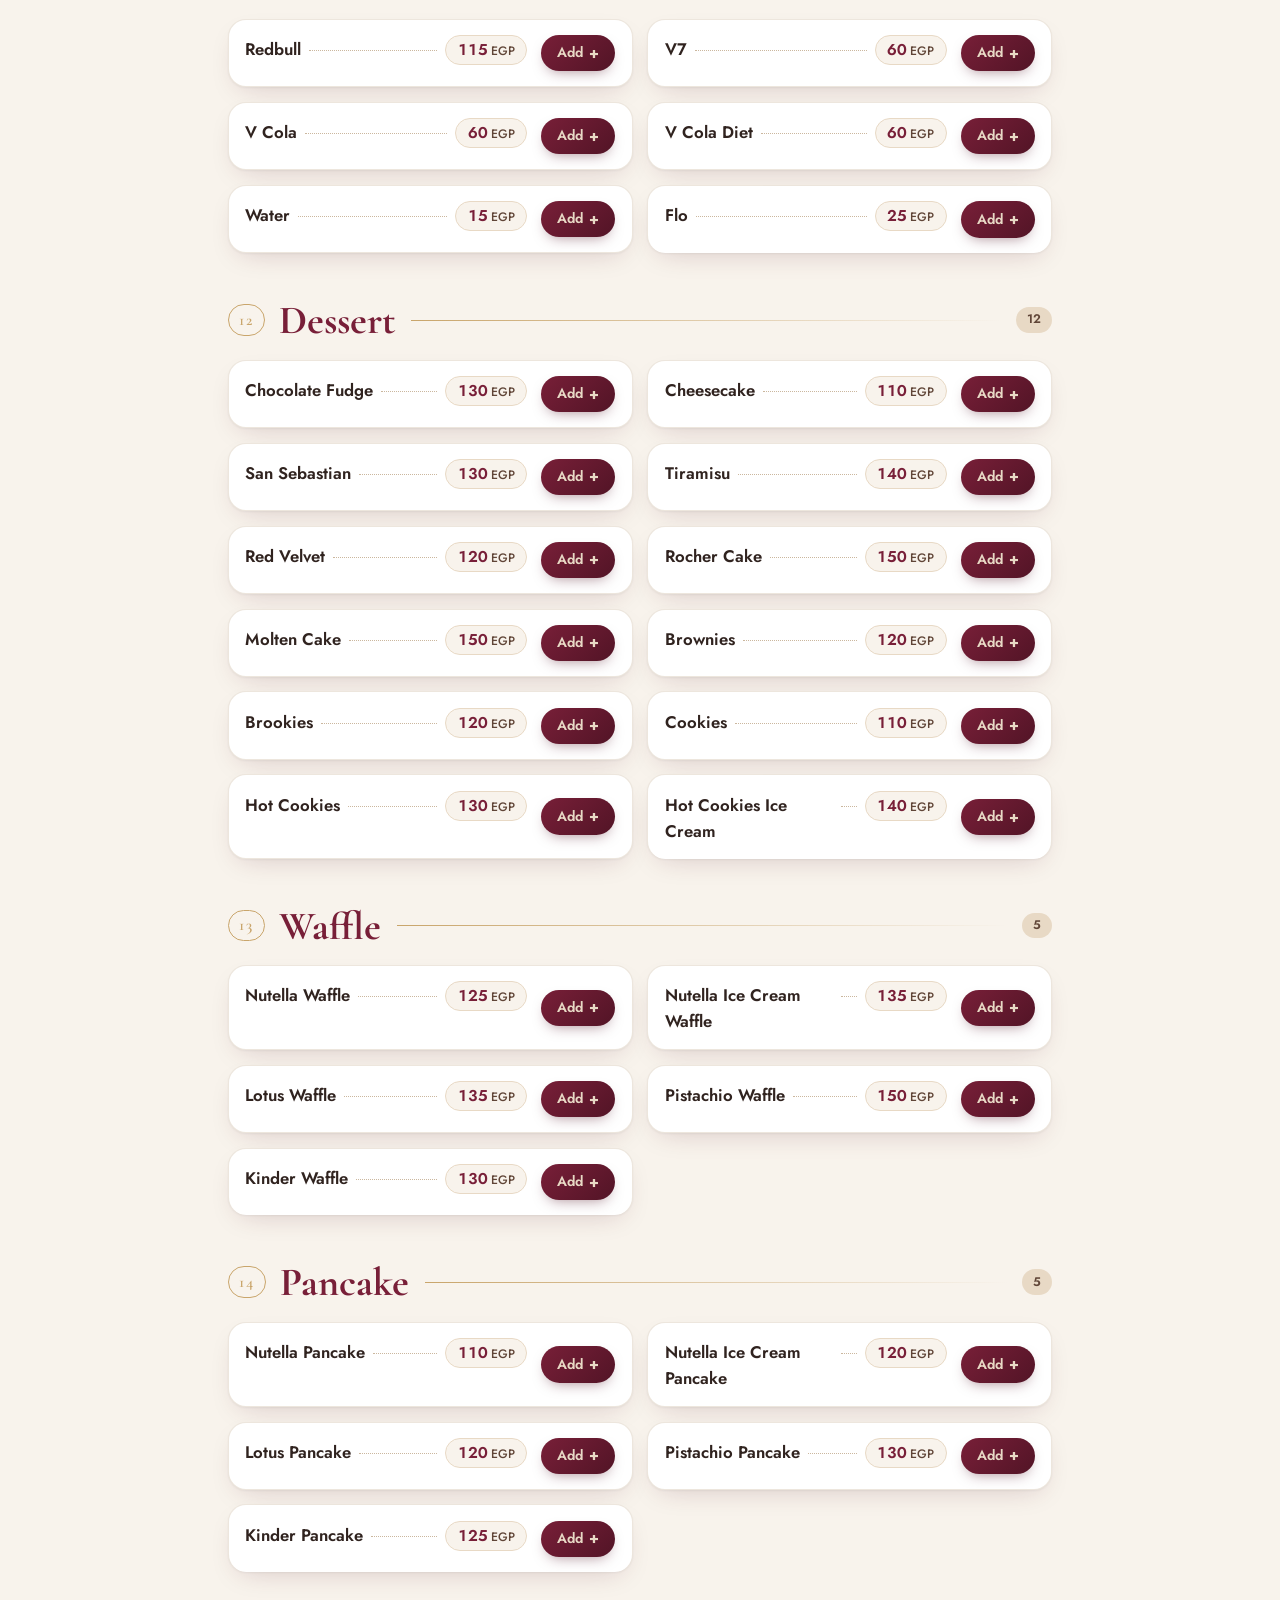
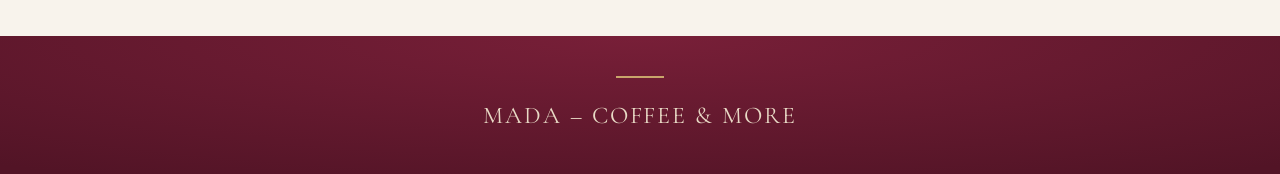
==== commit f7e0884a: "Cache-bust app.js for deployment" ====
--- a/index.html
+++ b/index.html
@@ -20,6 +20,6 @@
 </head>
 <body>
 <div id="app"><div class="boot" aria-live="polite">MADA</div></div>
-<script src="js/app.js"></script>
+<script src="js/app.js?v=0cbf84c"></script>
 </body>
 </html>
--- a/css/style.css
+++ b/css/style.css
@@ -79,3 +79,241 @@
 
 @media (min-width:700px){.thumb{width:84px;height:84px}.cat-img{height:170px}}
 @media (prefers-reduced-motion:reduce){*{animation:none!important;transition:none!important;scroll-behavior:auto!important}}
+
+/* ===== MOTION & 3D LAYER ===== */
+.hero{--mx:0;--my:0;--sy:0;perspective:1200px}
+.hero-bg{transform:translate3d(calc(var(--mx)*-12px),calc(var(--sy)*.25px + var(--my)*-12px),0) scale(1.12)}
+.hero-inner{animation:none}
+.hero-inner>*{animation:rise .9s cubic-bezier(.2,.7,.2,1) both}
+.hero-inner>:nth-child(2){animation-delay:.15s}.hero-inner>:nth-child(3){animation-delay:.28s}
+.hero-inner>:nth-child(4){animation-delay:.4s}.hero-inner>:nth-child(5){animation-delay:.52s}
+
+/* floating beans, parallax by depth (--z) */
+.beans{position:absolute;inset:0;z-index:0;pointer-events:none;overflow:hidden}
+.bw{position:absolute;transform:translate3d(calc(var(--mx)*var(--z)*34px),calc(var(--my)*var(--z)*34px - var(--sy)*var(--z)*.28px),0);transition:transform .25s ease-out}
+.bean{display:block;width:var(--s);height:calc(var(--s)*1.45);border-radius:50%;position:relative;
+  background:radial-gradient(ellipse at 30% 25%,#9a6a52,var(--coffee) 42%,var(--dark) 100%);
+  box-shadow:inset -3px -4px 8px rgba(0,0,0,.5),0 10px 18px rgba(0,0,0,.35);
+  transform:rotate(var(--r));animation:drift var(--dur) ease-in-out var(--dl) infinite}
+.bean::after{content:"";position:absolute;left:50%;top:9%;bottom:9%;width:13%;transform:translateX(-50%) skewX(-14deg);border-radius:50%;background:linear-gradient(#1b110d,#2a1c16);box-shadow:0 0 0 1px rgba(255,255,255,.06)}
+@keyframes drift{0%,100%{transform:rotate(var(--r)) translateY(0) rotateX(0) rotateY(0)}50%{transform:rotate(calc(var(--r) + 40deg)) translateY(-16px) rotateX(35deg) rotateY(25deg)}}
+
+/* logo: floating + pointer tilt + glare */
+.logo-wrap{position:relative;width:min(320px,78vw);perspective:900px;animation:rise .9s cubic-bezier(.2,.7,.2,1) both,bob 6s ease-in-out 1s infinite}
+@keyframes bob{0%,100%{translate:0 0}50%{translate:0 -10px}}
+.logo-card{position:relative;width:100%;transform-style:preserve-3d;transform:rotateX(calc(var(--my)*-9deg)) rotateY(calc(var(--mx)*11deg));transition:transform .2s ease-out,box-shadow .2s;
+  box-shadow:calc(var(--mx)*-18px) calc(24px + var(--my)*-12px) 60px rgba(0,0,0,.38),0 0 0 6px rgba(232,217,197,.18)}
+.logo-card::after{content:"";position:absolute;inset:0;border-radius:inherit;pointer-events:none;mix-blend-mode:soft-light;
+  background:radial-gradient(circle at calc(50% + var(--mx)*45%) calc(50% + var(--my)*45%),rgba(255,255,255,.7),transparent 55%)}
+.logo-card img{transform:translateZ(30px)}
+
+/* steam */
+.steam{position:absolute;inset-inline:0;bottom:92%;height:90px;display:flex;justify-content:center;gap:34px;pointer-events:none}
+.steam span{width:12px;height:60px;border-radius:50%;background:linear-gradient(to top,rgba(232,217,197,.55),transparent);filter:blur(7px);opacity:0;animation:steam 4s ease-in infinite}
+.steam span:nth-child(2){animation-delay:1.3s;height:75px}.steam span:nth-child(3){animation-delay:2.4s}
+@keyframes steam{0%{transform:translateY(30px) scaleX(1);opacity:0}30%{opacity:.8}100%{transform:translateY(-50px) scaleX(2.4);opacity:0}}
+
+/* button shimmer */
+.btn{position:relative;overflow:hidden;box-shadow:0 10px 24px rgba(0,0,0,.28)}
+.btn::after{content:"";position:absolute;inset:0;background:linear-gradient(110deg,transparent 30%,rgba(255,255,255,.7) 50%,transparent 70%);transform:translateX(-120%);animation:shine 4.5s ease-in-out 2s infinite}
+@keyframes shine{0%,60%{transform:translateX(-120%)}100%{transform:translateX(120%)}}
+
+/* nav chips */
+.chip{transition:all .25s cubic-bezier(.3,.8,.3,1)}
+.chip.on{transform:translateY(-1px) scale(1.05);box-shadow:0 8px 16px rgba(120,31,56,.3)}
+
+/* scroll reveal in 3D */
+.items{perspective:900px}
+.item{opacity:0;transform:translateY(22px) rotateX(-14deg);transform-origin:50% 0;transition:opacity .6s ease var(--d,0ms),transform .7s cubic-bezier(.2,.7,.2,1) var(--d,0ms),background .25s}
+.item.in{opacity:1;transform:none}
+.cat h2{transform:translateX(-14px);opacity:0;transition:opacity .6s,transform .7s cubic-bezier(.2,.7,.2,1)}
+html[dir=rtl] .cat h2{transform:translateX(14px)}
+.cat.in h2{opacity:1;transform:none}
+.cat h2::after{transform:scaleX(0);transform-origin:var(--o,left);transition:transform 1s ease .2s}
+html[dir=rtl] .cat h2::after{--o:right}
+.cat.in h2::after{transform:scaleX(1)}
+.cat-img{transition:transform .5s cubic-bezier(.2,.7,.2,1),box-shadow .5s}
+.cat-img:hover{transform:perspective(700px) rotateX(3deg) scale(1.02);box-shadow:0 18px 30px rgba(48,35,31,.25)}
+
+/* item hover: lift + price pop + thumb 3D */
+.item.in:hover{background:linear-gradient(90deg,rgba(232,217,197,.35),transparent);transform:translateX(4px)}
+html[dir=rtl] .item.in:hover{transform:translateX(-4px)}
+.pr{display:inline-block;transition:transform .25s}
+.item:hover .pr{transform:scale(1.12)}
+.thumb{transition:transform .4s cubic-bezier(.2,.7,.2,1),box-shadow .4s}
+.item:hover .thumb{transform:perspective(300px) rotateY(-14deg) rotateX(6deg) scale(1.08);box-shadow:8px 12px 18px rgba(48,35,31,.3)}
+
+@media (prefers-reduced-motion:reduce){
+  .item,.cat h2{opacity:1!important;transform:none!important}
+  .cat h2::after{transform:none!important}
+  .bean,.logo-wrap,.steam span,.btn::after{animation:none!important}
+  .logo-card,.bw,.hero-bg{transform:none!important}
+}
+
+
+/* ===== REDESIGN v2 ===== */
+:root{--card:#fff;--shadow:0 1px 2px rgba(48,35,31,.05),0 10px 28px -12px rgba(82,20,38,.22);--gold:#C9A56B}
+body{background:var(--bg);background-image:radial-gradient(60% 40% at 100% 0%,rgba(120,31,56,.06),transparent),radial-gradient(50% 30% at 0% 60%,rgba(201,165,107,.10),transparent);background-attachment:fixed}
+.hero{background:radial-gradient(90% 60% at 50% 18%,#9b2a49 0%,var(--primary) 35%,var(--primaryDark) 78%,#2d0b16 100%);background-size:140% 140%;animation:aur 14s ease-in-out infinite alternate}
+@keyframes aur{from{background-position:30% 0}to{background-position:70% 100%}}
+.hero::before{content:"";position:absolute;inset:0;z-index:0;opacity:.07;pointer-events:none;background-image:url("data:image/svg+xml;utf8,<svg xmlns='http://www.w3.org/2000/svg' width='160' height='160'><filter id='n'><feTurbulence baseFrequency='.9' numOctaves='2'/></filter><rect width='160' height='160' filter='url(%23n)'/></svg>")}
+.hero h1{font-size:clamp(2.1rem,8vw,3.4rem);letter-spacing:.12em;text-shadow:0 4px 24px rgba(0,0,0,.35)}
+.hero h1::after{content:"";display:block;width:64px;height:2px;margin:.9rem auto 0;background:linear-gradient(90deg,transparent,var(--gold),transparent);animation:grow 1.2s ease .6s both}
+@keyframes grow{from{width:0;opacity:0}to{width:64px;opacity:1}}
+.tag{color:var(--gold);letter-spacing:.04em}
+.btn{background:linear-gradient(135deg,#f3e6d1,var(--cream));padding:1rem 2.6rem;border:1px solid rgba(255,255,255,.5)}
+.btn::before{content:"↓";margin-inline-end:.6rem;display:inline-block;animation:nudge 1.8s ease-in-out infinite}
+@keyframes nudge{0%,100%{transform:translateY(-2px)}50%{transform:translateY(3px)}}
+.logo-card{border-radius:32px}
+
+/* scroll progress + top */
+.progress{position:fixed;top:0;left:0;right:0;height:3px;z-index:60;background:linear-gradient(90deg,var(--gold),var(--primary));transform:scaleX(0);transform-origin:left;pointer-events:none}
+html[dir=rtl] .progress{transform-origin:right}
+.to-top{position:fixed;bottom:max(1.1rem,env(safe-area-inset-bottom));inset-inline-end:1.1rem;z-index:50;width:48px;height:48px;border-radius:50%;border:0;background:var(--primary);color:var(--cream);font-size:1.25rem;cursor:pointer;box-shadow:0 10px 24px rgba(82,20,38,.4);opacity:0;transform:translateY(20px) scale(.8);pointer-events:none;transition:all .35s cubic-bezier(.3,1.4,.4,1)}
+.to-top.show{opacity:1;transform:none;pointer-events:auto}
+.to-top:active{transform:scale(.92)}
+
+/* marquee */
+.marquee{background:var(--primaryDark);color:var(--cream);overflow:hidden;white-space:nowrap;padding:.7rem 0;border-block:1px solid rgba(201,165,107,.35);direction:ltr}
+.mq{display:inline-flex;gap:1.4rem;animation:mq 40s linear infinite;padding-inline-end:1.4rem}
+.mq span{font-family:var(--f-head);font-size:1.1rem;letter-spacing:.14em;text-transform:uppercase}
+.mq b{color:var(--gold);font-weight:400}
+@keyframes mq{to{transform:translateX(-50%)}}
+.marquee:hover .mq{animation-play-state:paused}
+
+/* sticky bar */
+.bar{background:rgba(248,243,236,.88);backdrop-filter:blur(14px) saturate(1.4);box-shadow:0 8px 24px -16px rgba(48,35,31,.4)}
+.search input{box-shadow:0 2px 8px rgba(48,35,31,.06)}
+.chip{background:#fff;border-color:transparent;box-shadow:0 1px 3px rgba(48,35,31,.1)}
+.chip.on{background:linear-gradient(135deg,var(--primary),var(--primaryDark))}
+
+/* categories */
+main{max-width:860px}
+.cat{padding-top:2.8rem}
+.cat-head{display:flex;align-items:center;gap:.9rem}
+.cat-no{font-family:var(--f-head);font-size:1rem;font-weight:600;color:var(--gold);letter-spacing:.1em;border:1px solid var(--gold);border-radius:999px;padding:.15rem .65rem;direction:ltr}
+.cat-head h2{flex:1;min-width:0}
+.cat-n{font-size:.78rem;color:var(--coffee);background:var(--cream);border-radius:999px;padding:.2rem .7rem;font-weight:600;direction:ltr}
+.cat-head h2{opacity:0;transform:translateX(-14px);transition:opacity .6s,transform .7s cubic-bezier(.2,.7,.2,1)}
+html[dir=rtl] .cat-head h2{transform:translateX(14px)}
+.cat.in .cat-head h2{opacity:1;transform:none}
+.cat-head h2::after{background:linear-gradient(to var(--end,right),var(--gold),transparent)}
+.cat .cat-no,.cat .cat-n{opacity:0;transform:scale(.6);transition:all .5s cubic-bezier(.3,1.5,.4,1) .15s}
+.cat.in .cat-no,.cat.in .cat-n{opacity:1;transform:none}
+
+/* item cards */
+.items{display:grid;grid-template-columns:1fr;gap:.7rem;margin-top:1.1rem;perspective:none}
+@media(min-width:720px){.items{grid-template-columns:1fr 1fr;gap:.9rem}}
+.item{background:var(--card);border:1px solid rgba(203,183,158,.35);border-radius:18px;padding:.95rem 1.05rem;box-shadow:var(--shadow);position:relative;overflow:hidden;
+  border-bottom:1px solid rgba(203,183,158,.35);opacity:0;transform:translateY(26px) scale(.97);transform-origin:50% 100%;
+  transition:opacity .55s ease var(--d,0ms),transform .65s cubic-bezier(.2,.8,.2,1.05) var(--d,0ms),box-shadow .3s,border-color .3s}
+.item::before{content:"";position:absolute;inset-block:0;inset-inline-start:0;width:3px;background:linear-gradient(var(--gold),var(--primary));transform:scaleY(0);transform-origin:top;transition:transform .35s}
+.item.in{opacity:1;transform:none}
+.item.in:hover{background:var(--card);transform:translateY(-3px);box-shadow:0 2px 4px rgba(48,35,31,.06),0 18px 34px -14px rgba(82,20,38,.35);border-color:rgba(201,165,107,.7)}
+html[dir=rtl] .item.in:hover{transform:translateY(-3px)}
+.item:hover::before{transform:scaleY(1)}
+.item:active{transform:scale(.985)!important}
+.nm{font-size:1.05rem}
+.lead{border-bottom:1.5px dotted var(--beige)}
+.pr{background:var(--bg);border:1px solid var(--cream);border-radius:999px;padding:.12rem .7rem;color:var(--primary);font-size:.98rem}
+.item:hover .pr{transform:scale(1.08);background:var(--primary);color:var(--cream);border-color:var(--primary)}
+.item:hover .pr small{color:var(--cream)}
+.opt{margin-top:.4rem}
+.thumb{border-radius:14px}
+
+footer{background:radial-gradient(80% 120% at 50% 0%,var(--primary),var(--primaryDark));position:relative}
+footer::before{content:"";display:block;width:48px;height:2px;margin:0 auto 1.2rem;background:var(--gold)}
+@media (prefers-reduced-motion:reduce){
+  .hero,.mq,.btn::before{animation:none!important}
+  .item,.cat-head h2,.cat .cat-no,.cat .cat-n{opacity:1!important;transform:none!important}
+}
+
+/* ===== CART / ORDERING ===== */
+.add-btn{flex:none;align-self:center;display:inline-flex;align-items:center;gap:.35rem;border:0;cursor:pointer;
+  background:linear-gradient(135deg,var(--primary),var(--primaryDark));color:var(--cream);border-radius:999px;
+  padding:.45rem 1rem;font-size:.88rem;font-weight:600;box-shadow:0 6px 14px -6px rgba(82,20,38,.5);
+  transition:transform .18s,box-shadow .18s;position:relative}
+.add-btn b{font-size:1.05em;line-height:1}
+.add-btn:hover{transform:translateY(-2px);box-shadow:0 10px 18px -6px rgba(82,20,38,.55)}
+.add-btn:active{transform:scale(.93)}
+.add-btn .cnt{position:absolute;top:-7px;inset-inline-end:-5px;min-width:20px;height:20px;border-radius:999px;
+  background:var(--gold);color:var(--primaryDark);font-size:.72rem;font-weight:700;display:grid;place-items:center;
+  padding:0 5px;box-shadow:0 2px 6px rgba(0,0,0,.25);animation:pop .3s cubic-bezier(.3,1.6,.4,1)}
+@keyframes pop{from{transform:scale(0)}to{transform:scale(1)}}
+.item{flex-wrap:nowrap}
+@media(max-width:400px){.add-btn{padding:.4rem .8rem;font-size:.82rem}}
+
+/* floating cart bar */
+.cartbar{position:fixed;bottom:max(.9rem,env(safe-area-inset-bottom));inset-inline:1rem;z-index:55;display:flex;justify-content:center;pointer-events:none}
+.cbtn{pointer-events:auto;display:flex;align-items:center;gap:.7rem;width:min(560px,100%);border:0;cursor:pointer;
+  background:linear-gradient(135deg,var(--primary),var(--primaryDark));color:var(--cream);border-radius:999px;
+  padding:.85rem 1.3rem;font-weight:600;font-size:.98rem;box-shadow:0 16px 34px -10px rgba(82,20,38,.55);
+  border:1px solid rgba(201,165,107,.5);animation:cartin .35s cubic-bezier(.3,1.3,.4,1)}
+@keyframes cartin{from{transform:translateY(24px);opacity:0}to{transform:none;opacity:1}}
+.cbtn:active{transform:scale(.97)}
+.cbag{position:relative;font-size:1.15rem}
+.cbag i{position:absolute;top:-8px;inset-inline-end:-10px;font-style:normal;min-width:19px;height:19px;border-radius:999px;
+  background:var(--gold);color:var(--primaryDark);font-size:.7rem;font-weight:700;display:grid;place-items:center;padding:0 4px}
+.clabel{flex:1;text-align:start}
+.ctot{font-variant-numeric:tabular-nums;background:rgba(232,217,197,.15);border-radius:999px;padding:.2rem .8rem}
+body.has-cart .to-top{bottom:calc(max(1.1rem,env(safe-area-inset-bottom)) + 64px)}
+body.has-cart main{padding-bottom:6.5rem}
+
+/* scrim + bottom sheets */
+.scrim{position:fixed;inset:0;z-index:70;background:rgba(48,35,31,.45);backdrop-filter:blur(2px);
+  opacity:0;transition:opacity .25s}
+.scrim.on{opacity:1}
+.sheet{position:fixed;bottom:0;inset-inline:0;z-index:75;background:var(--bg);border-radius:24px 24px 0 0;
+  max-width:640px;margin:0 auto;max-height:78svh;overflow-y:auto;padding:1.2rem 1.2rem calc(1.4rem + env(safe-area-inset-bottom));
+  transform:translateY(105%);transition:transform .32s cubic-bezier(.3,.9,.3,1);box-shadow:0 -18px 40px rgba(48,35,31,.35)}
+.sheet.open{transform:none}
+.sh-head{display:flex;align-items:center;justify-content:space-between;gap:1rem;margin-bottom:.2rem}
+.sh-head h3{font-family:var(--f-head);font-size:1.5rem;color:var(--primary)}
+.sh-head .x{border:1px solid var(--beige);background:#fff;border-radius:50%;width:36px;height:36px;font-size:1.2rem;cursor:pointer;color:var(--coffee);line-height:1}
+.sh-sub{color:var(--coffee);font-size:.9rem;margin-bottom:.8rem}
+.vrow{display:flex;align-items:center;gap:.7rem;width:100%;border:1px solid rgba(203,183,158,.5);background:#fff;
+  border-radius:16px;padding:.85rem 1.1rem;margin-bottom:.6rem;cursor:pointer;font-size:1rem;text-align:start;
+  transition:border-color .2s,transform .15s;box-shadow:var(--shadow)}
+.vrow:hover{border-color:var(--gold)}
+.vrow:active{transform:scale(.98)}
+.vrow>span:first-child{flex:1;font-weight:600}
+.vadd{background:linear-gradient(135deg,var(--primary),var(--primaryDark));color:var(--cream);border-radius:999px;
+  padding:.35rem .9rem;font-size:.85rem;font-weight:600}
+.crow{display:flex;align-items:center;gap:.8rem;background:#fff;border:1px solid rgba(203,183,158,.5);border-radius:16px;
+  padding:.7rem 1rem;margin-bottom:.6rem;box-shadow:var(--shadow)}
+.cinfo{flex:1;min-width:0;display:flex;flex-direction:column}
+.cnm{font-weight:600}
+.clb{color:var(--coffee);font-size:.85rem}
+.cpr{color:var(--primary);font-weight:600;font-size:.92rem;font-variant-numeric:tabular-nums}
+.step{display:flex;align-items:center;gap:.55rem}
+.step button{width:34px;height:34px;border-radius:50%;border:1px solid var(--beige);background:#fff;cursor:pointer;
+  font-size:1.15rem;line-height:1;color:var(--primary);transition:all .15s;display:grid;place-items:center}
+.step button:hover{border-color:var(--primary);background:var(--primary);color:var(--cream)}
+.step b{min-width:1.4em;text-align:center;font-variant-numeric:tabular-nums}
+.ctotal{display:flex;justify-content:space-between;align-items:center;font-weight:700;font-size:1.15rem;
+  padding:1rem .3rem .4rem;color:var(--primaryDark)}
+.send{display:block;width:100%;border:0;cursor:pointer;border-radius:999px;padding:1rem;margin-top:.5rem;
+  background:#25D366;color:#fff;font-weight:700;font-size:1.05rem;box-shadow:0 12px 24px -10px rgba(37,211,102,.6);
+  transition:transform .15s}
+.send:active{transform:scale(.97)}
+.clr{display:block;margin:.6rem auto 0;border:0;background:none;color:var(--coffee);cursor:pointer;font-size:.9rem;text-decoration:underline}
+.cempty{text-align:center;color:var(--coffee);padding:2.2rem 1rem}
+.toast{position:fixed;bottom:calc(max(.9rem,env(safe-area-inset-bottom)) + 76px);left:50%;transform:translate(-50%,16px);
+  z-index:80;background:var(--dark);color:var(--cream);border-radius:999px;padding:.6rem 1.3rem;font-size:.92rem;
+  opacity:0;pointer-events:none;transition:all .3s;box-shadow:0 10px 24px rgba(0,0,0,.3);max-width:88vw;text-align:center}
+html[dir=rtl] .toast{transform:translate(50%,16px)}
+.toast.show{opacity:1;transform:translate(-50%,0)}
+html[dir=rtl] .toast.show{transform:translate(50%,0)}
+@media (prefers-reduced-motion:reduce){.cbtn,.add-btn .cnt{animation:none!important}}
+
+/* cart fixes */
+.cartbar[hidden]{display:none}
+.add-btn .cnt[hidden]{display:none}
+
+
+/* order type + table number */
+.otype{display:flex;gap:.6rem;margin:1rem 0 .2rem}
+.obtn{flex:1;border:1px solid rgba(203,183,158,.5);background:#fff;border-radius:999px;padding:.75rem .5rem;cursor:pointer;font-weight:600;color:var(--coffee);font-size:.95rem;transition:all .15s;font-family:inherit}
+.obtn.on{border-color:var(--primary);background:linear-gradient(135deg,var(--primary),var(--primaryDark));color:var(--cream);box-shadow:0 8px 18px -8px rgba(120,31,56,.5)}
+.tno{width:100%;box-sizing:border-box;margin:.6rem 0 .2rem;border:1px solid rgba(203,183,158,.5);border-radius:16px;padding:.85rem 1.1rem;font-size:1rem;background:#fff;font-family:inherit;color:var(--dark)}
+.tno:focus{outline:none;border-color:var(--primary)}
